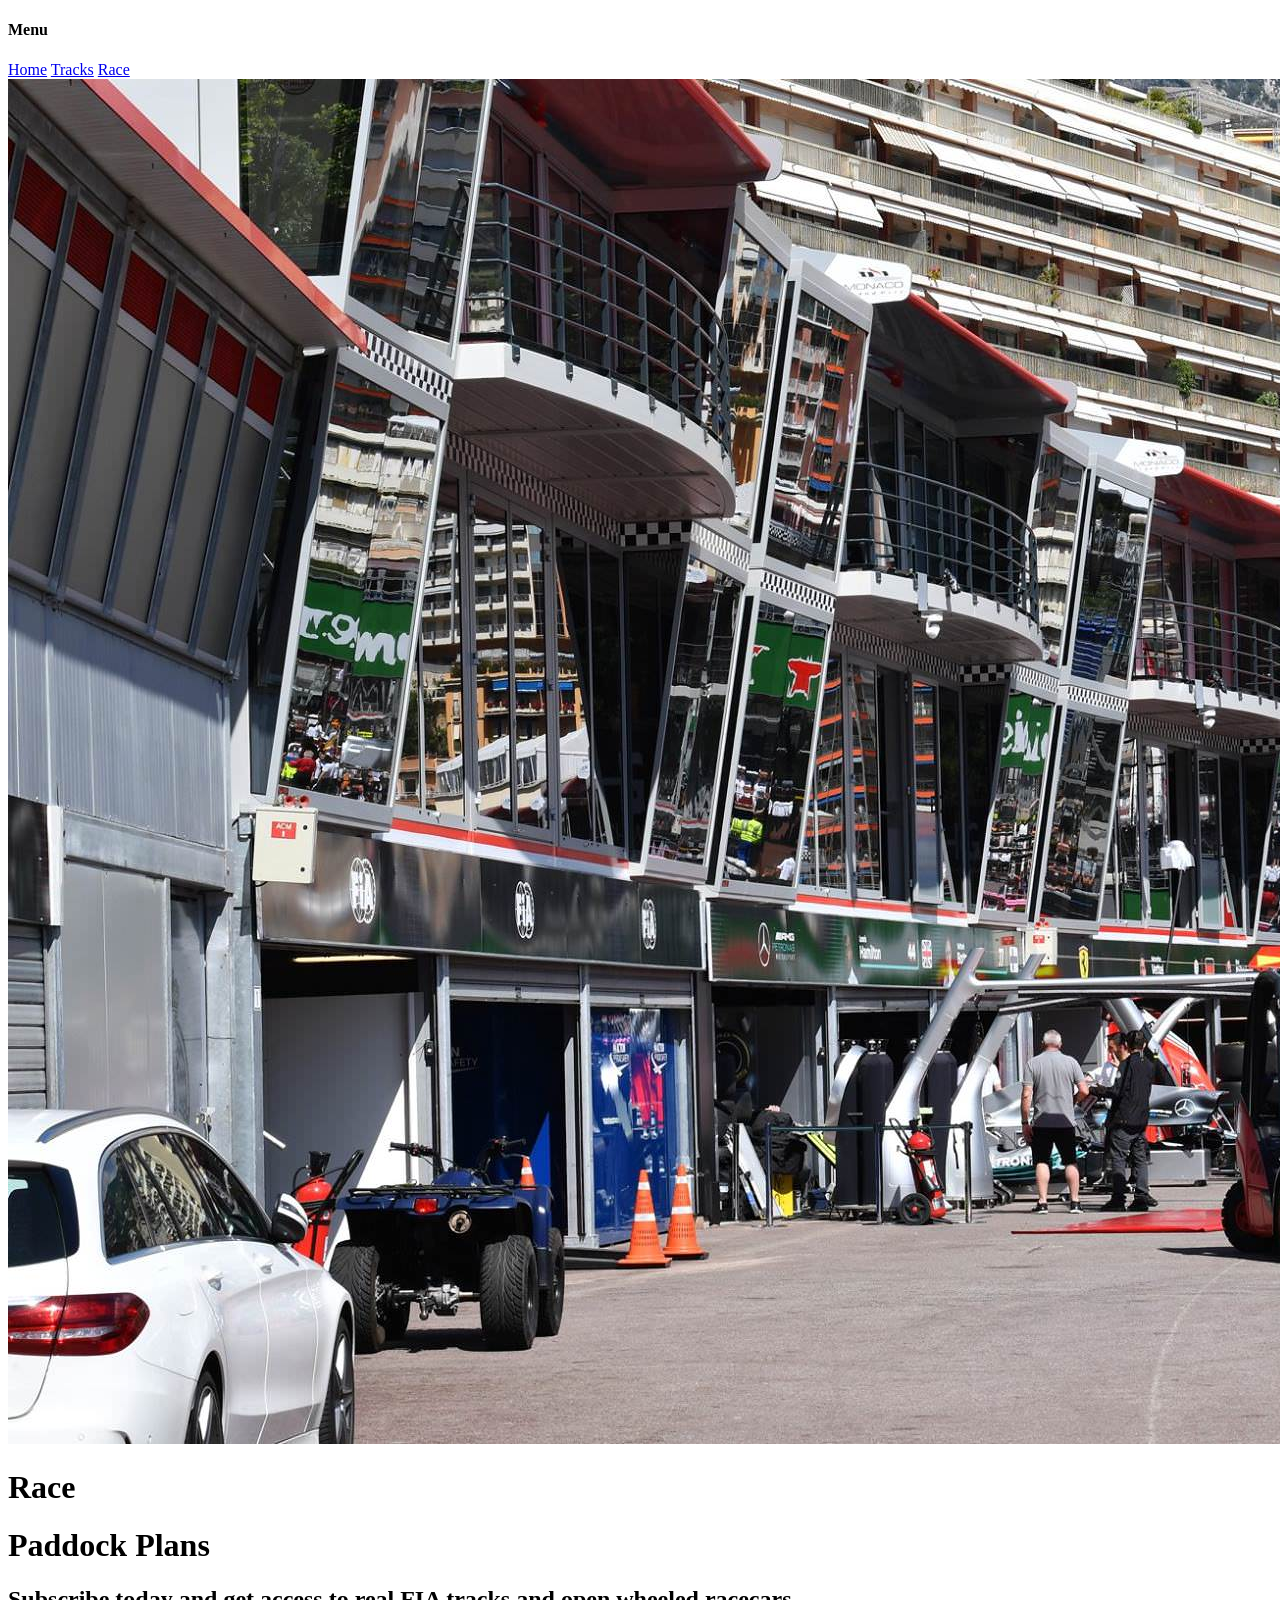
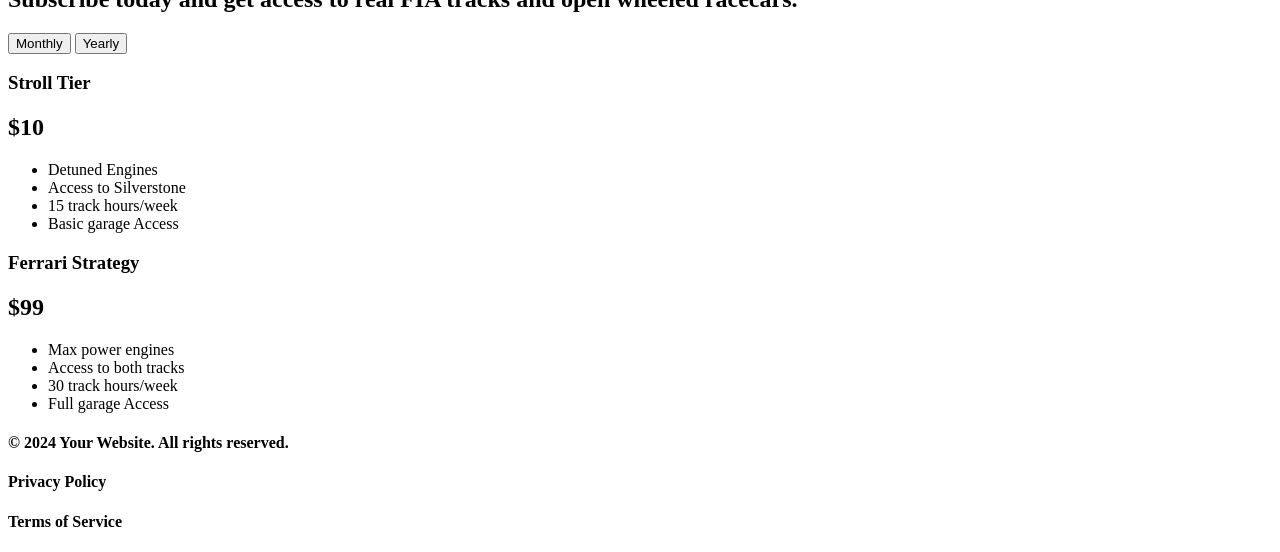
==== race.html @ fc579f20 "1st draft" ====
<!DOCTYPE html>
<html lang="en">
<head>
    <meta charset="UTF-8">
    <meta name="viewport" content="width=device-width, initial-scale=1.0">
    <title>Rexburg F4</title>
</head>
<body>
    <header>
        <h4>Menu</h4>
        <nav>
            <a href="index.html">Home</a>
            <a href="tracks.html">Tracks</a>
            <a href="race.html">Race</a>
        </nav>
    </header>
    <div id="title">
        <img src="images/R4_Race_Hero.jpg" alt="logo">
        <h1>Race</h1>
    </div>
    <main>
        <div id="subscribe">
            <h1>Paddock Plans</h1>
            <h2>Subscribe today and get access to real FIA tracks and open wheeled racecars.</h2>
            <div class="plan-controls">
                <div class="toggle-buttons">
                    <button id="monthlyBtn" class="active">Monthly</button>
                    <button id="yearlyBtn">Yearly</button>
                </div>
            </div>
            <div class="plans">
                <section class="plan">
                    <h3>Stroll Tier</h3>
                    <h2 class="price" data-monthly="10" data-yearly="100">$10</h2>
                    <ul>
                        <li>Detuned Engines</li>
                        <li>Access to Silverstone</li>
                        <li>15 track hours/week</li>
                        <li>Basic garage Access</li>
                    </ul>
                </section>
                <section class="plan">
                    <h3>Ferrari Strategy</h3>
                    <h2 class="price" data-monthly="99" data-yearly="900">$99</h2>
                    <ul>
                        <li>Max power engines</li>
                        <li>Access to both tracks</li>
                        <li>30 track hours/week</li>
                        <li>Full garage Access</li>
                    </ul>
                </section>
            </div>
        </div>
    </main>
    <footer>
        <h4>&copy; 2024 Your Website. All rights reserved.</h4>
        <h4>Privacy Policy</h4>
        <h4>Terms of Service</h4>
    </footer>
    <!--I did not know how to do the toggle button so this is a little help from AI-->
    <script>
    (function(){
      var monthlyBtn = document.getElementById('monthlyBtn');
      var yearlyBtn = document.getElementById('yearlyBtn');
      var prices = document.querySelectorAll('.price');
      prices.forEach(function(p){
        p.dataset.yearly = p.dataset.yearly || 0;
      });
      function setMode(mode){
        if(mode==='monthly'){
          monthlyBtn.classList.add('active');
          yearlyBtn.classList.remove('active');
          prices.forEach(function(p){ p.textContent = '$' + p.dataset.monthly; });
        } else {
          monthlyBtn.classList.remove('active');
          yearlyBtn.classList.add('active');
          prices.forEach(function(p){ p.textContent = '$' + p.dataset.yearly; });
        }
      }
      monthlyBtn.addEventListener('click', function(){ setMode('monthly'); });
      yearlyBtn.addEventListener('click', function(){ setMode('yearly'); });
      setMode('monthly');
    })();
    </script>
</body>
</html>
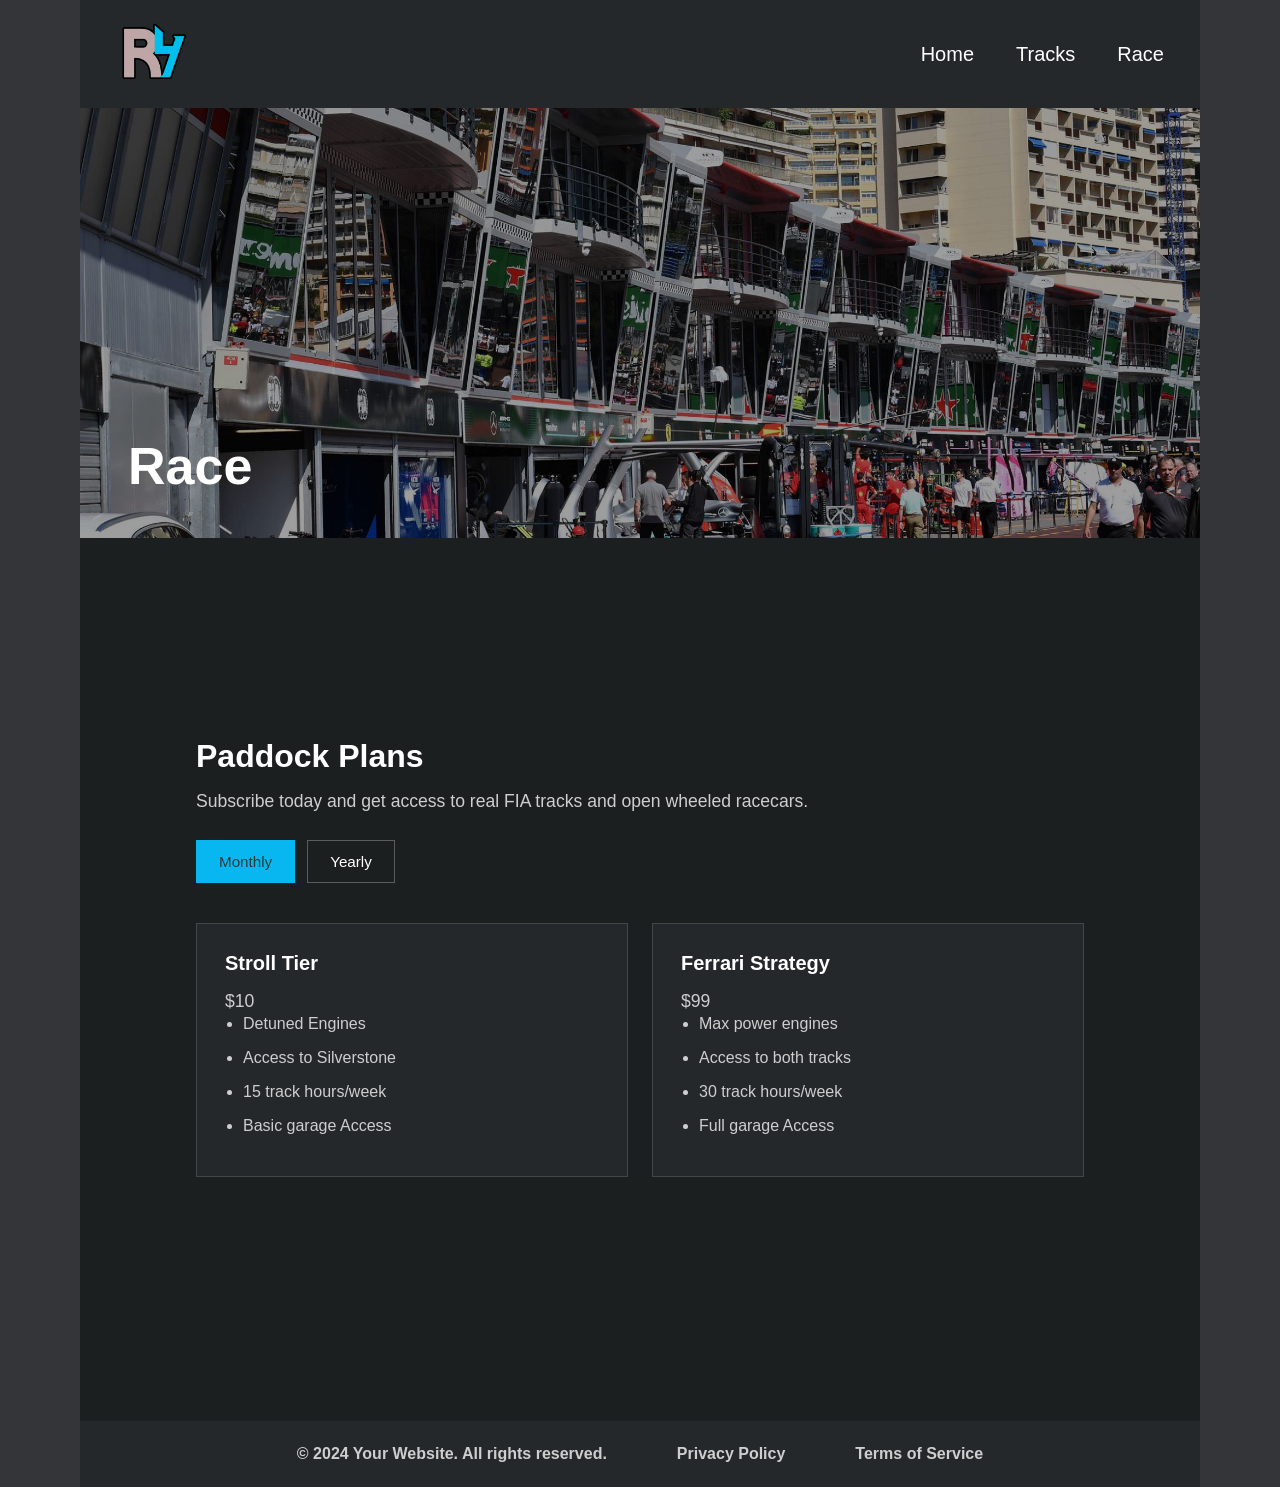
==== commit d14f6ff2: "done" ====
--- a/race.html
+++ b/race.html
@@ -4,10 +4,19 @@
     <meta charset="UTF-8">
     <meta name="viewport" content="width=device-width, initial-scale=1.0">
     <title>Rexburg F4</title>
+    <link rel="preconnect" href="https://fonts.googleapis.com">
+    <link rel="preconnect" href="https://fonts.gstatic.com" crossorigin>
+    <link href="https://fonts.googleapis.com/css2?family=Archivo+Black&family=Red+Hat+Text:wght@400;600;700&display=swap" rel="stylesheet">
+    <link rel="stylesheet" href="styles/main.css">
+    <link rel="stylesheet" href="styles/race.css">
 </head>
-<body>
+<body class="race-page">
     <header>
-        <h4>Menu</h4>
+        <div id="logo">
+            <a href="index.html">
+                <img src="images/R4_Logo.PNG" alt="Rexburg F4 logo">
+            </a>
+        </div>
         <nav>
             <a href="index.html">Home</a>
             <a href="tracks.html">Tracks</a>
--- a/styles/main.css
+++ b/styles/main.css
@@ -0,0 +1,288 @@
+:root {
+    --primary-color: #08B7F0;
+    --secondary-color: #333538;
+    --accent1-color: #85D5ED;
+    --accent2-color: #CECECE;
+    --text-color: #FFFFFF;
+    --panel-color: #1b1f20;
+    --nav-color: #25282a;
+}
+
+* {
+    box-sizing: border-box;
+}
+
+body {
+    margin: 0;
+    background-color: var(--secondary-color);
+    color: var(--accent2-color);
+    font-family: "Red Hat Text", Verdana, sans-serif;
+}
+
+a {
+    color: var(--text-color);
+    text-decoration: none;
+}
+
+a:hover {
+    color: var(--accent1-color);
+}
+
+header {
+    max-width: 1120px;
+    margin: 0 auto;
+    display: grid;
+    grid-template-columns: 120px 1fr;
+    align-items: center;
+    padding: 18px 36px;
+    background-color: var(--nav-color);
+    font-family: "Archivo Black", Impact, sans-serif;
+}
+
+#logo img {
+    display: block;
+    width: 72px;
+    height: auto;
+}
+
+nav {
+    display: flex;
+    justify-content: flex-end;
+    gap: 42px;
+}
+
+nav a {
+    font-size: 20px;
+}
+
+#title,
+.track-hero,
+main,
+footer {
+    max-width: 1120px;
+    margin: 0 auto;
+}
+
+#title,
+.track-hero {
+    position: relative;
+}
+
+#title img,
+.track-hero img {
+    width: 100%;
+    height: 430px;
+    display: block;
+    object-fit: cover;
+    filter: brightness(62%);
+}
+
+#title h1,
+.track-hero h1 {
+    position: absolute;
+    left: 48px;
+    bottom: 42px;
+    margin: 0;
+    color: var(--text-color);
+    font-family: "Archivo Black", Impact, sans-serif;
+    font-size: 52px;
+}
+
+main {
+    padding: 72px 58px 86px;
+    background-color: var(--panel-color);
+}
+
+h2,
+h3 {
+    color: var(--text-color);
+    font-family: "Archivo Black", Impact, sans-serif;
+}
+
+p {
+    line-height: 1.55;
+}
+
+.sub_section {
+    display: grid;
+    grid-template-columns: repeat(3, 1fr);
+    gap: 24px;
+}
+
+#num_1,
+#num_2,
+#num_3 {
+    text-align: center;
+    background-color: var(--nav-color);
+    padding: 24px;
+}
+
+#num_1 img,
+#num_2 img,
+#num_3 img {
+    width: 100%;
+    height: 210px;
+    object-fit: cover;
+    border: 4px solid var(--primary-color);
+}
+
+#num_1 p,
+#num_2 p,
+#num_3 p {
+    max-width: 300px;
+    margin: 0 auto;
+}
+
+#lower {
+    display: grid;
+    grid-template-columns: 120px 1fr 150px;
+    align-items: center;
+    gap: 28px;
+    margin-top: 70px;
+    padding-top: 32px;
+    border-top: 1px solid rgba(206, 206, 206, 0.25);
+}
+
+#low_img img {
+    display: block;
+    width: 58px;
+    height: auto;
+}
+
+#links {
+    display: flex;
+    justify-content: center;
+    gap: 28px;
+    flex-wrap: wrap;
+}
+
+#links a {
+    color: var(--text-color);
+    text-decoration: underline;
+}
+
+#social_media {
+    display: flex;
+    justify-content: flex-end;
+    gap: 12px;
+}
+
+#social_media img {
+    width: 28px;
+    height: 28px;
+}
+
+footer {
+    display: flex;
+    justify-content: center;
+    gap: 70px;
+    padding: 24px 36px;
+    background-color: var(--nav-color);
+    text-align: center;
+}
+
+footer h4 {
+    margin: 0;
+}
+
+/* Tracks page */
+.track-intro {
+    display: grid;
+    grid-template-columns: 1fr 420px;
+    gap: 58px;
+    align-items: center;
+}
+
+.track-intro h2,
+.track-cta h2 {
+    margin-top: 0;
+}
+
+.track-intro img {
+    width: 100%;
+    height: 250px;
+    object-fit: cover;
+    border: 4px solid var(--primary-color);
+}
+
+.track-details {
+    display: grid;
+    grid-template-columns: repeat(3, 1fr);
+    gap: 24px;
+    margin-top: 70px;
+}
+
+.track-details article {
+    padding: 24px;
+    border-left: 5px solid var(--primary-color);
+    background-color: var(--nav-color);
+}
+
+.track-details h3 {
+    margin-top: 0;
+    font-size: 18px;
+}
+
+.track-cta {
+    margin-top: 70px;
+    padding: 32px;
+    background-color: var(--primary-color);
+    color: var(--secondary-color);
+    text-align: center;
+}
+
+.track-cta h2 {
+    color: var(--secondary-color);
+}
+
+.track-cta a {
+    display: inline-block;
+    margin-top: 12px;
+    padding: 10px 22px;
+    background-color: var(--secondary-color);
+    color: var(--text-color);
+}
+
+@media screen and (max-width: 800px) {
+    header,
+    .track-intro,
+    .track-details,
+    .sub_section,
+    #lower {
+        grid-template-columns: 1fr;
+    }
+
+    header {
+        text-align: center;
+    }
+
+    #logo img,
+    #low_img img {
+        margin: 0 auto;
+    }
+
+    nav,
+    #links,
+    #social_media {
+        justify-content: center;
+        flex-wrap: wrap;
+    }
+
+    #title h1,
+    .track-hero h1 {
+        left: 28px;
+        font-size: 40px;
+    }
+
+    main {
+        padding: 46px 28px 58px;
+    }
+
+    footer {
+        display: block;
+    }
+
+    footer h4 {
+        margin: 14px 0;
+    }
+}
--- a/styles/race.css
+++ b/styles/race.css
@@ -0,0 +1,96 @@
+#subscribe {
+    max-width: 1120px;
+    margin: 72px auto;
+    padding: 56px 58px 86px;
+    background-color: var(--panel-color);
+}
+
+#subscribe h1,
+#subscribe h2 {
+    margin: 0;
+    color: var(--text-color);
+}
+
+#subscribe h2 {
+    margin-top: 16px;
+    font-weight: 400;
+    font-size: 1.1rem;
+    color: var(--accent2-color);
+    max-width: 740px;
+}
+
+.plan-controls {
+    display: flex;
+    justify-content: flex-start;
+    margin-top: 28px;
+}
+
+.toggle-buttons {
+    display: flex;
+    gap: 12px;
+}
+
+.toggle-buttons button {
+    padding: 12px 22px;
+    border: 1px solid rgba(206, 206, 206, 0.35);
+    background-color: transparent;
+    color: var(--text-color);
+    font-size: 0.95rem;
+    font-family: inherit;
+    cursor: pointer;
+}
+
+.toggle-buttons button.active {
+    background-color: var(--primary-color);
+    color: var(--secondary-color);
+    border-color: var(--primary-color);
+}
+
+.plans {
+    display: grid;
+    grid-template-columns: repeat(2, minmax(260px, 1fr));
+    gap: 24px;
+    margin-top: 40px;
+}
+
+.plan {
+    padding: 28px;
+    background-color: var(--nav-color);
+    border: 1px solid rgba(206, 206, 206, 0.18);
+}
+
+.plan h3 {
+    margin-top: 0;
+    margin-bottom: 12px;
+    font-size: 1.25rem;
+}
+
+.price {
+    margin: 0 0 22px;
+    font-size: 2rem;
+    color: var(--primary-color);
+}
+
+.plan ul {
+    padding-left: 18px;
+    margin: 0;
+}
+
+.plan li {
+    margin-bottom: 10px;
+    line-height: 1.5;
+}
+
+@media screen and (max-width: 800px) {
+    #subscribe {
+        padding: 40px 28px 60px;
+    }
+
+    .plans {
+        grid-template-columns: 1fr;
+    }
+
+    .plan-controls {
+        justify-content: center;
+    }
+}
